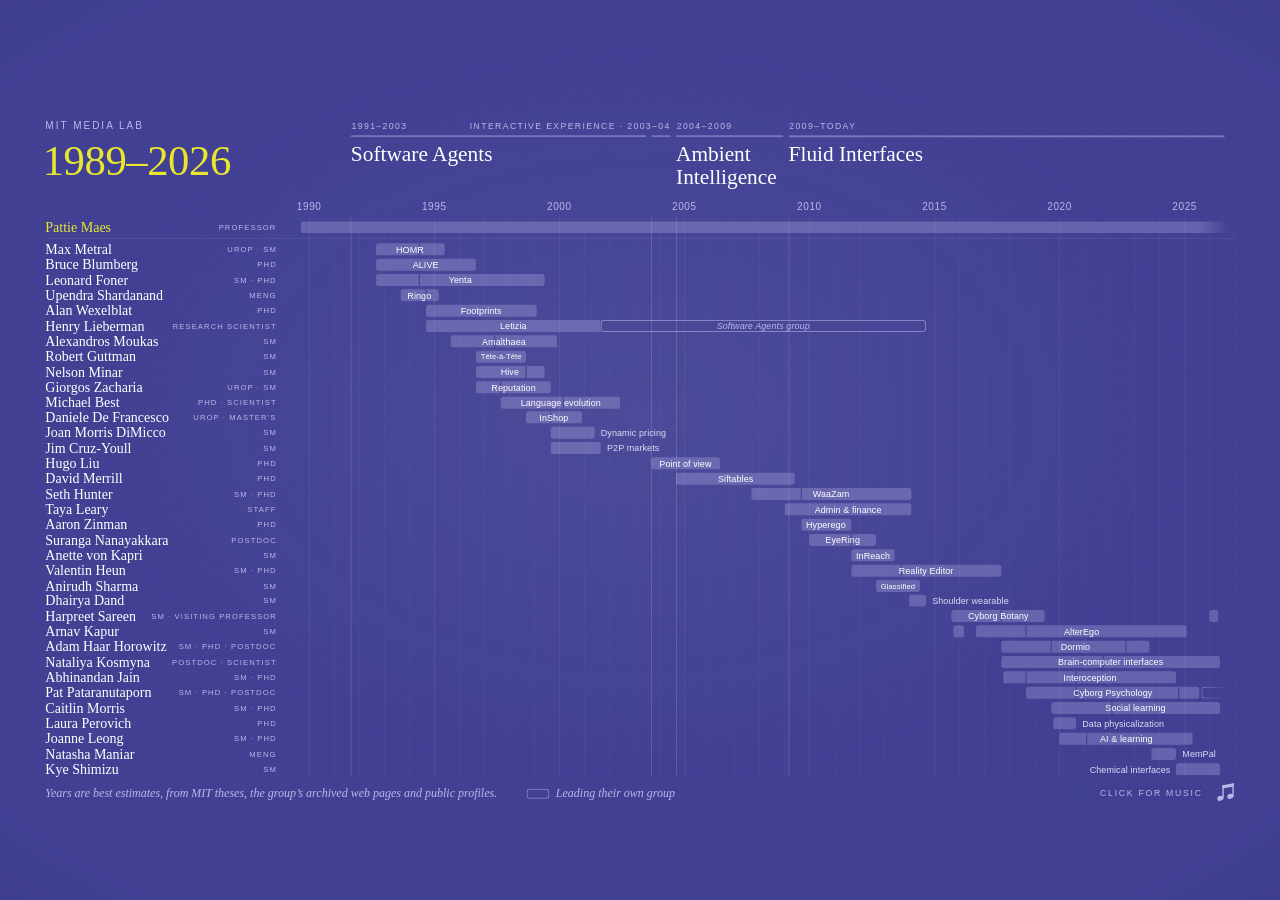
==== group.html @ 256c89ee "A timeline of Pattie Maes's group, for a second installation screen group.html runs on its own: one " ====
<!doctype html>
<html lang="en">
<head>
<meta charset="utf-8">
<title>Pattie Maes and Her Group</title>
<meta name="viewport" content="width=device-width, initial-scale=1">
<link rel="stylesheet" href="css/shell.css">
<link rel="stylesheet" href="css/group.css">
</head>
<body>
<div id="stage">
  <div class="gp-kicker">MIT Media Lab</div>
  <h1 class="gp-range">1989&ndash;2026</h1>
  <div class="gp-foot">Years are best estimates, from MIT theses, the group&rsquo;s archived web pages and public profiles.<span class="gp-key"><i></i>Leading their own group</span></div>
</div>
<script src="js/group-data.js"></script>
<script src="js/group.js"></script>
</body>
</html>
---- css/shell.css ----
/* The Original Agents — shared page shell.
   Every screen is a 1920x1080 stage in the deep indigo of the 1997 talk
   slides; shell.js scales it to fit whatever monitor it is shown on. */

@font-face { font-family: "ChicagoFLF"; src: url("../assets/fonts/ChicagoFLF.woff2") format("woff2"); }
@font-face { font-family: "Monaco9"; src: url("../assets/fonts/monaco.woff2") format("woff2"); }

:root {
  --indigo: #413f92;
  --indigo-deep: #2f2d76;
  --yellow: #e8e72e;
  --red: #e44627;
  --paper: #ffffff;
  --lilac: #b9b7ea;
  --serif: "Times New Roman", Times, serif;
  --sans: "Helvetica Neue", Helvetica, Arial, sans-serif;
}

* { box-sizing: border-box; }

html, body {
  margin: 0;
  height: 100%;
  background: var(--indigo);
  overflow: hidden;
  cursor: default;
  -webkit-user-select: none;
  user-select: none;
  -webkit-font-smoothing: antialiased;
}

#stage {
  position: absolute;
  left: 0;
  top: 0;
  width: 1920px;
  height: 1080px;
  transform-origin: 0 0;
  overflow: hidden;
  z-index: 1;
  visibility: hidden; /* shown by shell.js once scaled */
}

/* A projected 35mm slide is never perfectly flat: faint falloff and grain.
   Both cover the whole window, so a screen that is not 16:9 shows no seam. */
body::before {
  content: "";
  position: fixed;
  inset: 0;
  z-index: 0;
  background:
    radial-gradient(ellipse 75% 70% at 50% 46%, rgba(255, 255, 255, 0.055), rgba(0, 0, 0, 0) 60%),
    radial-gradient(ellipse 120% 110% at 50% 50%, rgba(0, 0, 0, 0) 55%, rgba(14, 12, 60, 0.42) 100%);
  pointer-events: none;
}
body::after {
  content: "";
  position: fixed;
  inset: 0;
  z-index: 0;
  background-image: url("data:image/svg+xml;utf8,<svg xmlns='http://www.w3.org/2000/svg' width='240' height='240'><filter id='n'><feTurbulence type='fractalNoise' baseFrequency='0.9' numOctaves='2' stitchTiles='stitch'/><feColorMatrix values='0 0 0 0 1  0 0 0 0 1  0 0 0 0 1  0 0 0 0.5 0'/></filter><rect width='240' height='240' filter='url(%23n)'/></svg>");
  opacity: 0.07;
  mix-blend-mode: overlay;
  pointer-events: none;
}
#stage > * { position: absolute; }

/* ---------- deck furniture ---------- */

.deck-back,
.deck-count {
  top: 30px;
  font: 500 15px/20px var(--sans);
  letter-spacing: 0.2em;
  text-transform: uppercase;
  color: var(--lilac);
  text-decoration: none;
  white-space: nowrap;
}
.deck-back { left: 64px; padding: 6px 0; cursor: pointer; transition: color 0.15s; }
.deck-back .arrow { display: inline-block; margin-right: 12px; transition: transform 0.15s; }
.deck-back:hover { color: var(--yellow); }
.deck-back:hover .arrow { transform: translateX(-5px); }

.deck-count { right: 64px; padding: 6px 0; display: flex; gap: 22px; align-items: center; }
.deck-count a { color: var(--lilac); text-decoration: none; cursor: pointer; padding: 0 4px; transition: color 0.15s; }
.deck-count a:hover { color: var(--yellow); }
.deck-count .n { color: #fff; }
.deck-count .again { margin-right: 26px; }

.page-title {
  font-family: var(--serif);
  font-weight: 400;
  font-size: 80px;
  line-height: 1;
  color: var(--yellow);
  margin: 0;
  white-space: nowrap;
  letter-spacing: -0.005em;
}
.page-title.red { color: var(--red); }

.page-about {
  font: 400 25px/33px var(--serif);
  color: #fff;
  margin: 0;
}
.page-about em { font-style: italic; color: var(--yellow); }

.page-credit {
  font: 500 13px/18px var(--sans);
  letter-spacing: 0.2em;
  text-transform: uppercase;
  color: var(--lilac);
  white-space: nowrap;
}

.page-hint {
  font: 400 21px/28px var(--serif);
  color: #fff;
  white-space: nowrap;
}
.page-hint .label {
  font: 500 13px/18px var(--sans);
  letter-spacing: 0.2em;
  text-transform: uppercase;
  color: var(--yellow);
  margin-right: 18px;
  vertical-align: 2px;
}
.page-hint kbd {
  font: 400 15px/1 "Monaco", "Courier New", monospace;
  color: var(--indigo-deep);
  background: #fff;
  border-radius: 3px;
  padding: 3px 7px 2px;
  margin: 0 2px;
  vertical-align: 2px;
}
.page-hint .sep { color: var(--lilac); margin: 0 14px; }

/* The recreated screen sits on the page like the pasted screenshot did on the slide. */
.screen {
  box-shadow: 0 0 0 1px rgba(10, 8, 50, 0.55), 0 18px 50px rgba(10, 8, 50, 0.45);
}

/* ---------- thumbnail mode (live previews on the start page) ---------- */
html.thumb .deck-back,
html.thumb .deck-count,
html.thumb .page-hint,
html.thumb .page-credit,
html.thumb .page-about { display: none; }
html.thumb, html.thumb body { pointer-events: none; }

/* ---------- idle veil ---------- */
#idle-veil {
  position: absolute;
  inset: 0;
  z-index: 50;
  display: none;
  align-items: flex-end;
  justify-content: center;
  padding-bottom: 20px;
  pointer-events: none;
}
#idle-veil.on { display: flex; }
#idle-veil span {
  font: 500 13px/18px var(--sans);
  letter-spacing: 0.2em;
  text-transform: uppercase;
  color: var(--indigo-deep);
  background: var(--yellow);
  padding: 8px 18px;
  border-radius: 2px;
}
---- css/group.css ----
/* Pattie Maes's group, 1989 to now: a timeline for the alumni event.
   One row per person, years running left to right. A yellow line walks
   through the years on its own, lighting up whoever was in the group then.
   Positions are on the 1920x1080 stage; js/group.js places the marks. */

.gp-kicker {
  left: 68px;
  top: 44px;
  font: 500 15px/20px var(--sans);
  letter-spacing: 0.2em;
  text-transform: uppercase;
  color: var(--lilac);
  white-space: nowrap;
}
.gp-range {
  left: 64px;
  top: 74px;
  margin: 0;
  font: 400 64px/64px var(--serif);
  letter-spacing: -0.01em;
  color: var(--yellow);
  white-space: nowrap;
}

/* ---------- the group's names, along the top ---------- */
.gp-era { position: absolute; }
.gp-era .yr {
  position: absolute;
  left: 1px;
  top: 0;
  font: 500 13px/20px var(--sans);
  letter-spacing: 0.16em;
  text-transform: uppercase;
  color: var(--lilac);
  white-space: nowrap;
  font-variant-numeric: tabular-nums;
}
.gp-era .rule {
  position: absolute;
  left: 0;
  right: 0;
  top: 24px;
  height: 3px;
  border-radius: 2px;
  background: rgba(185, 183, 234, 0.45);
  transition: background-color 0.6s;
}
.gp-era .nm {
  position: absolute;
  left: 0;
  top: 35px;
  font: 400 32px/34px var(--serif);
  color: #fff;
  white-space: nowrap;
  transition: color 0.6s, opacity 0.6s;
}
.gp-era .nm.wrap { white-space: normal; }
.gp-era.tight .nm { display: none; }
.gp-era.tight .yr { left: auto; right: 0; transition: color 0.6s; }
.gp.sweeping .gp-era.tight.on .yr { color: var(--yellow); }
.gp-era .logo { position: absolute; left: 0; display: block; transition: opacity 0.6s; }
.gp.sweeping .gp-era .nm,
.gp.sweeping .gp-era .logo { opacity: 0.5; }
.gp.sweeping .gp-era.on .nm { opacity: 1; color: var(--yellow); }
.gp.sweeping .gp-era.on .logo { opacity: 1; }
.gp.sweeping .gp-era.on .rule { background: var(--yellow); }

/* ---------- year axis and grid ---------- */
.gp-grid { position: absolute; top: 0; width: 1px; background: rgba(255, 255, 255, 0.05); }
.gp-grid.major { background: rgba(255, 255, 255, 0.1); }
.gp-grid.era { background: rgba(185, 183, 234, 0.34); }
.gp-year {
  position: absolute;
  transform: translateX(-50%);
  font: 500 15px/20px var(--sans);
  letter-spacing: 0.06em;
  color: var(--lilac);
  font-variant-numeric: tabular-nums;
  white-space: nowrap;
  transition: opacity 0.3s;
}

/* ---------- rows ---------- */
.gp-name {
  position: absolute;
  left: 68px;
  font: 400 21px/24px var(--serif);
  color: #fff;
  white-space: nowrap;
  transition: opacity 0.5s, color 0.5s;
}
.gp-role {
  position: absolute;
  font: 500 11.5px/24px var(--sans);
  letter-spacing: 0.14em;
  text-transform: uppercase;
  color: var(--lilac);
  white-space: nowrap;
  transition: opacity 0.5s;
}
.gp-row.pi .gp-name { color: var(--yellow); }

.gp-bar {
  position: absolute;
  border-radius: 4px;
  background: rgba(185, 183, 234, 0.3);
  transform-origin: 0 50%;
  transition: background-color 0.45s;
}
/* still going today: the bar fades out instead of ending */
.gp-bar.open { border-radius: 4px 0 0 4px; -webkit-mask-image: linear-gradient(to right, #000 calc(100% - 46px), transparent); mask-image: linear-gradient(to right, #000 calc(100% - 46px), transparent); }
/* time at the Media Lab leading a group of one's own: an outline, never lit */
.gp-bar.own { background: none; box-shadow: inset 0 0 0 1.5px rgba(185, 183, 234, 0.55); }
.gp-bar .join { position: absolute; top: 0; bottom: 0; width: 2px; background: rgba(47, 45, 118, 0.5); }
.gp-word {
  position: absolute;
  font: 500 13.5px/17px var(--sans);
  letter-spacing: 0.01em;
  color: #fff;
  white-space: nowrap;
  transition: color 0.45s, opacity 0.5s;
}
.gp-word.out { color: #dcdbf4; }
.gp-word.quiet { font-weight: 400; font-style: italic; color: var(--lilac); }

/* While the line walks through the years, the people who were in the group
   that year light up and everyone else steps back. */
.gp.sweeping .gp-row .gp-name,
.gp.sweeping .gp-row .gp-word.out { opacity: 0.42; }
.gp.sweeping .gp-row .gp-role { opacity: 0.4; }
.gp.sweeping .gp-row .gp-bar { background: rgba(185, 183, 234, 0.2); }
.gp.sweeping .gp-row .gp-bar.own { background: none; }
.gp.sweeping .gp-row.on .gp-name,
.gp.sweeping .gp-row.on .gp-word.out { opacity: 1; }
.gp.sweeping .gp-row.on .gp-role { opacity: 1; }
.gp.sweeping .gp-row .gp-bar.on { background: var(--yellow); }
.gp.sweeping .gp-row .gp-word.on { color: var(--indigo-deep); }

.gp-sep { position: absolute; left: 68px; right: 68px; height: 1px; background: rgba(185, 183, 234, 0.28); }

/* ---------- the walking line ---------- */
.gp-head {
  position: absolute;
  left: 0;
  top: 0;
  width: 0;
  opacity: 0;
  transition: opacity 0.8s;
  will-change: transform;
}
.gp-head.on { opacity: 1; }
.gp-head .line { position: absolute; left: -1px; width: 2px; background: var(--yellow); }
.gp-head .tag {
  position: absolute;
  transform: translateX(-50%);
  padding: 0 9px;
  border-radius: 3px;
  background: var(--yellow);
  font: 700 16px/26px var(--sans);
  letter-spacing: 0.04em;
  color: var(--indigo-deep);
  font-variant-numeric: tabular-nums;
}

/* ---------- along the foot ---------- */
.gp-foot {
  left: 68px;
  top: 1044px;
  font: italic 400 18px/22px var(--serif);
  color: var(--lilac);
  white-space: nowrap;
}
.gp-key { margin-left: 44px; }
.gp-key i {
  display: inline-block;
  width: 34px;
  height: 15px;
  margin-right: 10px;
  vertical-align: -2px;
  border-radius: 4px;
  box-shadow: inset 0 0 0 1.5px rgba(185, 183, 234, 0.55);
}

.gp-music {
  right: 58px;
  top: 1030px;
  width: 48px;
  height: 48px;
  padding: 0;
  border: 0;
  background: none;
  cursor: pointer;
  color: var(--yellow);
  transition: color 0.3s, opacity 0.3s;
}
.gp-music svg { display: block; width: 48px; height: 48px; }
.gp-music .slash { opacity: 0; transition: opacity 0.3s; }
.gp-music.off { color: var(--lilac); opacity: 0.6; }
.gp-music.off .slash { opacity: 1; }
.gp-music.waiting { color: var(--lilac); }
.gp-music-hint {
  right: 116px;
  top: 1043px;
  padding-left: 40px;
  background: var(--indigo);
  font: 500 13px/24px var(--sans);
  letter-spacing: 0.2em;
  text-transform: uppercase;
  color: var(--lilac);
  white-space: nowrap;
  opacity: 0;
  transition: opacity 0.4s;
}
.gp-music-hint.on { opacity: 1; }

/* ---------- coming in ---------- */
.gp .gp-bar { transform: scaleX(0); transition: transform 1.1s cubic-bezier(0.2, 0.7, 0.2, 1), background-color 0.45s; }
.gp .gp-name, .gp .gp-role, .gp .gp-word, .gp-era, .gp-year, .gp-sep, .gp-grid { opacity: 0; }
.gp.in .gp-bar { transform: scaleX(1); }
.gp.in .gp-name, .gp.in .gp-role, .gp.in .gp-word, .gp.in .gp-era, .gp.in .gp-sep, .gp.in .gp-grid, .gp.in .gp-year { opacity: 1; }
.gp.in .gp-era, .gp.in .gp-grid, .gp.in .gp-sep { transition: opacity 1.2s; }

.gp.snap, .gp.snap * { transition: none !important; }

/* Nobody is at the controls of an installation: hide the pointer until it moves. */
html.still, html.still * { cursor: none !important; }

@media (prefers-reduced-motion: reduce) {
  .gp .gp-bar, .gp .gp-name, .gp .gp-role, .gp .gp-word, .gp-era, .gp-year { transition: none !important; }
}
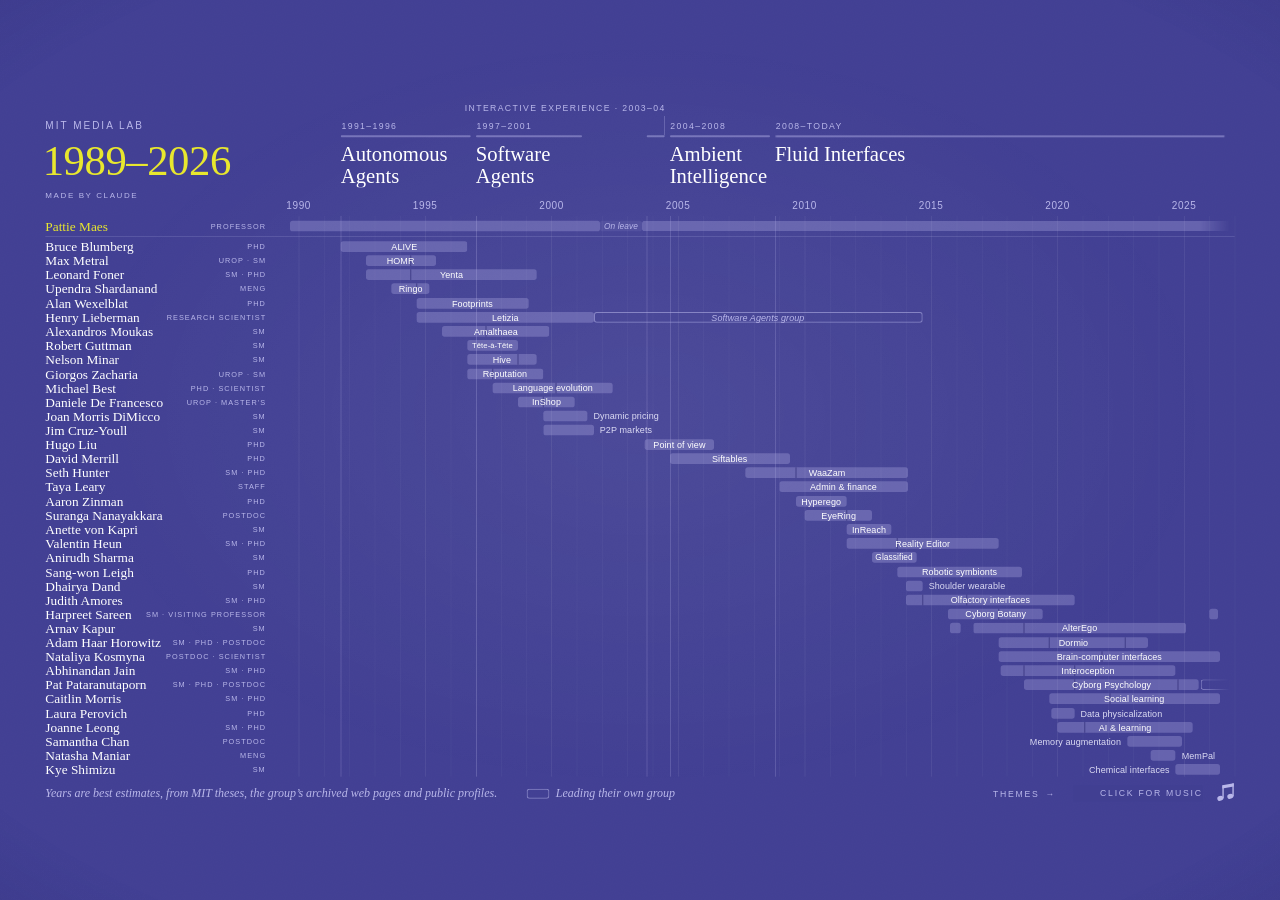
==== commit 20d33994: "Timeline: ten themes of four or five people, called Themes, and a Made by Claude credit Co-Authored-" ====
--- a/group.html
+++ b/group.html
@@ -10,6 +10,7 @@
 <body>
 <div id="stage">
   <div class="gp-kicker">MIT Media Lab</div>
+  <div class="gp-credit">Made by Claude</div>
   <h1 class="gp-range">1989&ndash;2026</h1>
   <div class="gp-foot">Years are best estimates, from MIT theses, the group&rsquo;s archived web pages and public profiles.<span class="gp-key"><i></i>Leading their own group</span></div>
 </div>
--- a/css/group.css
+++ b/css/group.css
@@ -7,6 +7,15 @@
   left: 68px;
   top: 44px;
   font: 500 15px/20px var(--sans);
+  letter-spacing: 0.2em;
+  text-transform: uppercase;
+  color: var(--lilac);
+  white-space: nowrap;
+}
+.gp-credit {
+  left: 68px;
+  top: 150px;
+  font: 500 12px/16px var(--sans);
   letter-spacing: 0.2em;
   text-transform: uppercase;
   color: var(--lilac);
@@ -56,13 +65,11 @@
 }
 .gp-era .nm.wrap { white-space: normal; }
 .gp-era.tight .nm { display: none; }
-.gp-era.tight .yr { left: auto; right: 0; transition: color 0.6s; }
+.gp-era.tight .yr { left: auto; right: -2px; top: -26px; transition: color 0.6s; }
+.gp-era .leader { position: absolute; right: 0; top: -5px; width: 1px; height: 29px; background: rgba(185, 183, 234, 0.45); }
 .gp.sweeping .gp-era.tight.on .yr { color: var(--yellow); }
-.gp-era .logo { position: absolute; left: 0; display: block; transition: opacity 0.6s; }
-.gp.sweeping .gp-era .nm,
-.gp.sweeping .gp-era .logo { opacity: 0.5; }
+.gp.sweeping .gp-era .nm { opacity: 0.5; }
 .gp.sweeping .gp-era.on .nm { opacity: 1; color: var(--yellow); }
-.gp.sweeping .gp-era.on .logo { opacity: 1; }
 .gp.sweeping .gp-era.on .rule { background: var(--yellow); }
 
 /* ---------- year axis and grid ---------- */
@@ -84,14 +91,14 @@
 .gp-name {
   position: absolute;
   left: 68px;
-  font: 400 21px/24px var(--serif);
+  font: 400 20px/24px var(--serif);
   color: #fff;
   white-space: nowrap;
   transition: opacity 0.5s, color 0.5s;
 }
 .gp-role {
   position: absolute;
-  font: 500 11.5px/24px var(--sans);
+  font: 500 11px/24px var(--sans);
   letter-spacing: 0.14em;
   text-transform: uppercase;
   color: var(--lilac);
@@ -111,6 +118,8 @@
 .gp-bar.open { border-radius: 4px 0 0 4px; -webkit-mask-image: linear-gradient(to right, #000 calc(100% - 46px), transparent); mask-image: linear-gradient(to right, #000 calc(100% - 46px), transparent); }
 /* time at the Media Lab leading a group of one's own: an outline, never lit */
 .gp-bar.own { background: none; box-shadow: inset 0 0 0 1.5px rgba(185, 183, 234, 0.55); }
+/* time on leave: the faintest of fills, never lit */
+.gp-bar.leave { background: rgba(185, 183, 234, 0.1); }
 .gp-bar .join { position: absolute; top: 0; bottom: 0; width: 2px; background: rgba(47, 45, 118, 0.5); }
 .gp-word {
   position: absolute;
@@ -130,6 +139,7 @@
 .gp.sweeping .gp-row .gp-role { opacity: 0.4; }
 .gp.sweeping .gp-row .gp-bar { background: rgba(185, 183, 234, 0.2); }
 .gp.sweeping .gp-row .gp-bar.own { background: none; }
+.gp.sweeping .gp-row .gp-bar.leave { background: rgba(185, 183, 234, 0.1); }
 .gp.sweeping .gp-row.on .gp-name,
 .gp.sweeping .gp-row.on .gp-word.out { opacity: 1; }
 .gp.sweeping .gp-row.on .gp-role { opacity: 1; }
@@ -180,6 +190,23 @@
   border-radius: 4px;
   box-shadow: inset 0 0 0 1.5px rgba(185, 183, 234, 0.55);
 }
+
+/* the button that jumps between the timeline and the themes page */
+.gp-switch {
+  right: 336px;
+  top: 1040px;
+  padding: 6px 0;
+  border: 0;
+  background: none;
+  cursor: pointer;
+  font: 500 13px/20px var(--sans);
+  letter-spacing: 0.2em;
+  text-transform: uppercase;
+  color: var(--lilac);
+  white-space: nowrap;
+  transition: color 0.2s;
+}
+.gp-switch:hover { color: var(--yellow); }
 
 .gp-music {
   right: 58px;
@@ -220,7 +247,87 @@
 .gp.in .gp-name, .gp.in .gp-role, .gp.in .gp-word, .gp.in .gp-era, .gp.in .gp-sep, .gp.in .gp-grid, .gp.in .gp-year { opacity: 1; }
 .gp.in .gp-era, .gp.in .gp-grid, .gp.in .gp-sep { transition: opacity 1.2s; }
 
-.gp.snap, .gp.snap * { transition: none !important; }
+.gp.snap, .gp.snap *, #stage.snap * { transition: none !important; }
+
+/* ---------- the themes page, which takes the timeline's place for a while ---------- */
+.gp, .gp-range, .gp-foot { transition: opacity 1.2s ease; }
+#stage.themes .gp, #stage.themes .gp-range, #stage.themes .gp-foot { opacity: 0; }
+.gt { opacity: 0; visibility: hidden; transition: opacity 1.2s ease, visibility 0s 1.2s; }
+#stage.themes .gt { opacity: 1; visibility: visible; transition: opacity 1.2s ease 0.4s, visibility 0s; }
+.gt > * { position: absolute; }
+.gt-title {
+  left: 64px;
+  top: 74px;
+  margin: 0;
+  font: 400 64px/64px var(--serif);
+  letter-spacing: -0.01em;
+  color: var(--yellow);
+  white-space: nowrap;
+}
+.gt-lede {
+  left: 432px;
+  top: 88px;
+  width: 980px;
+  margin: 0;
+  font: italic 400 25px/34px var(--serif);
+  color: #dcdbf4;
+}
+.gt-col {
+  opacity: 0;
+  transform: translateY(16px);
+  transition: opacity 0.9s ease, transform 0.9s cubic-bezier(0.2, 0.7, 0.2, 1);
+}
+#stage.themes .gt-col { opacity: 1; transform: none; }
+.gt-num {
+  font: 500 13px/20px var(--sans);
+  letter-spacing: 0.2em;
+  color: var(--lilac);
+  font-variant-numeric: tabular-nums;
+}
+.gt-rule {
+  height: 3px;
+  margin: 3px 0 12px;
+  border-radius: 2px;
+  background: rgba(185, 183, 234, 0.45);
+  transition: background-color 0.8s;
+}
+.gt-name {
+  margin: 0;
+  min-height: 31px;
+  font: 400 28px/31px var(--serif);
+  color: #fff;
+  transition: color 0.8s;
+}
+.gt-about {
+  margin: 8px 0 0;
+  min-height: 44px;
+  font: italic 400 17px/22px var(--serif);
+  color: var(--lilac);
+}
+.gt-people { list-style: none; margin: 14px 0 0; padding: 0; }
+.gt-people li { margin: 0 0 8px; }
+.gt-people .who { display: block; font: 400 21px/25px var(--serif); color: #fff; white-space: nowrap; }
+.gt-people .what {
+  display: block;
+  font: 500 11px/16px var(--sans);
+  letter-spacing: 0.12em;
+  text-transform: uppercase;
+  color: var(--lilac);
+  white-space: nowrap;
+  font-variant-numeric: tabular-nums;
+}
+.gt-col.on .gt-rule { background: var(--yellow); }
+.gt-col.on .gt-name { color: var(--yellow); }
+.gt-track {
+  left: 68px;
+  top: 1056px;
+  width: 1180px;
+  height: 2px;
+  border-radius: 1px;
+  background: rgba(185, 183, 234, 0.2);
+  overflow: hidden;
+}
+.gt-track .fill { position: absolute; inset: 0; background: var(--yellow); transform: scaleX(0); transform-origin: 0 50%; }
 
 /* Nobody is at the controls of an installation: hide the pointer until it moves. */
 html.still, html.still * { cursor: none !important; }
